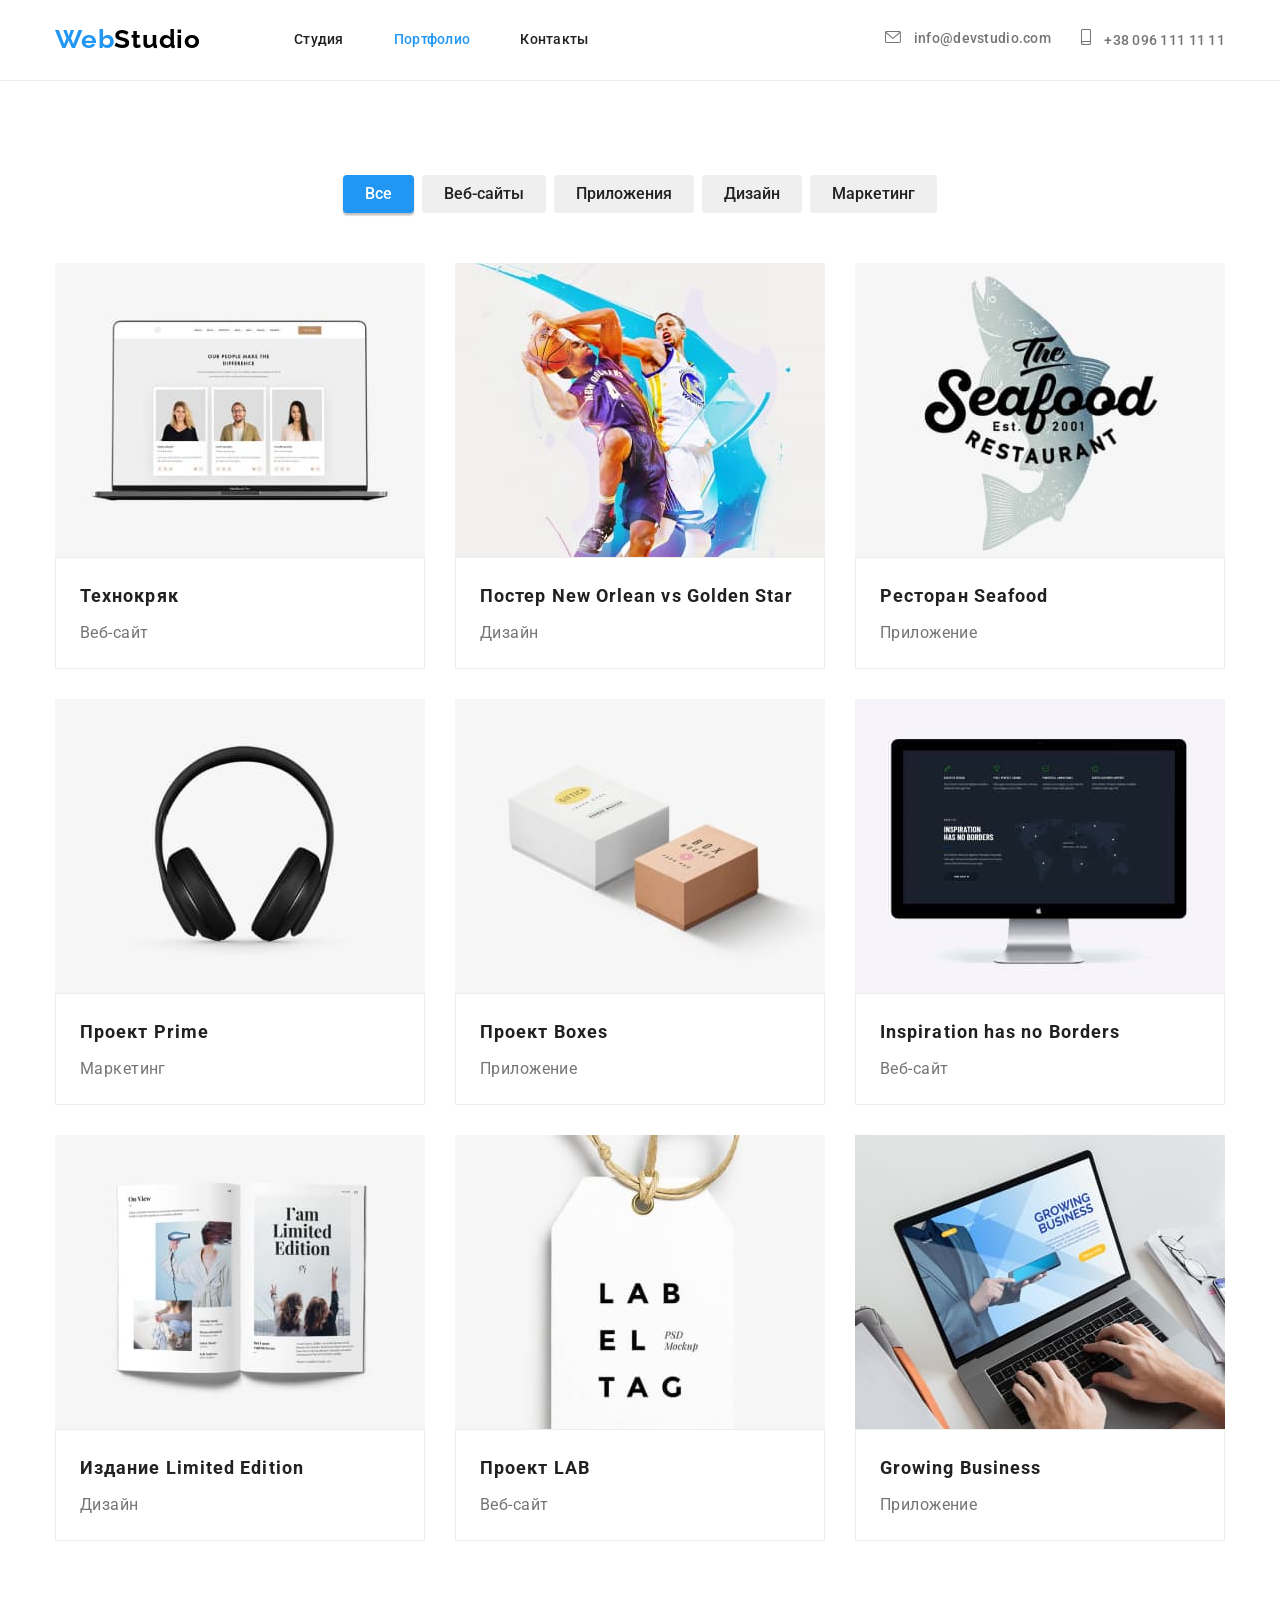
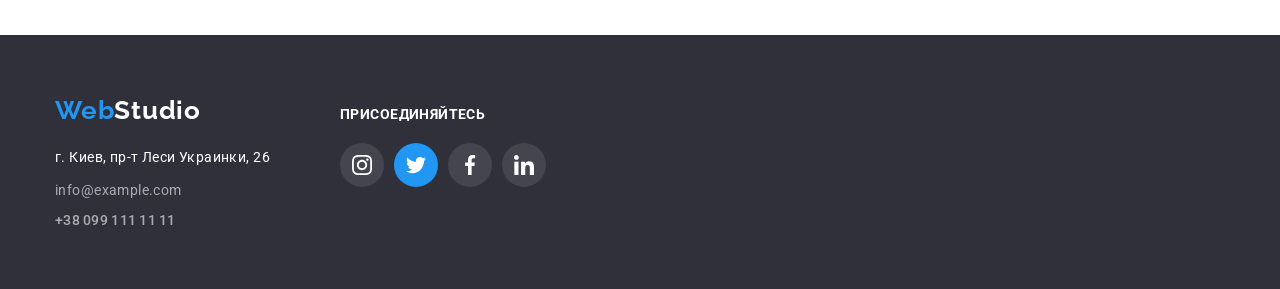
==== portfolio.html @ 469cd098 "addad changes in html and css" ====
<!DOCTYPE html>
<html lang="ru">
  <head>
    <meta charset="UTF-8" />
    <meta http-equiv="X-UA-Compatible" content="IE=edge" />
    <meta name="viewport" content="width=device-width, initial-scale=1.0" />
    <title>Портфолио Вубстудии</title>
    <link
      rel="stylesheet"
      href="https://cdn.jsdelivr.net/npm/modern-normalize@1.1.0/modern-normalize.min.css"
    />
    <link rel="preconnect" href="https://fonts.googleapis.com" />
    <link rel="preconnect" href="https://fonts.gstatic.com" crossorigin />
    <link
      href="https://fonts.googleapis.com/css2?family=Montserrat:ital,wght@1,300;1,600&family=Raleway:wght@700&family=Roboto:wght@400;500;700;900&display=swap"
      rel="stylesheet"
    />
    <link rel="stylesheet" href="./CSS/styles.css" />
  </head>
  <body>
    <!-- header -->
    <header class="page-header">
      <div class="container page-header-container">
        <nav class="navigation">
          <a class="link logo" href="./portfolio.html" lang="en"
            ><span class="web">Web</span>Studio</a
          >
          <ul class="list menu">
            <li class="menu-item">
              <a class="menu-link link" href="./index.html">Студия</a>
            </li>
            <li class="menu-item">
              <a
                class="menu-link link background-portfolio"
                href="./portfolio.html"
                >Портфолио</a
              >
            </li>
            <li class="menu-item">
              <a class="menu-link link" href="">Контакты</a>
            </li>
          </ul>
        </nav>
        <ul class="contacts list">
          <li class="header-menu-contact header-icon"></li>
          <a
              class="contact-mail link mail-theme-light header-icon"
              href="mailto:info@devstudio.com"
            >
              <svg class="mail-icon" width="16" height="12">
                <use href="./images/sprite.svg#icon-mailsvg"></use>
              </svg>
              info@devstudio.com</a
            >
          </li>
          <li class="header-menu-contact">
            <a
              class="phone-number link phone-number-theme-light"
              href="tel:+380961111111"
            >
              <svg class="phone-icon" width="10" height="16">
                <use href="./images/sprite.svg#icon-smartphonesvg"></use>
              </svg>
              +38 096 111 11 11</a
            >
        </ul>
      </div>
    </header>
    <!--main-->
    <main class="completed-work">
      <section class="section">
        <div class="container">
          <h1 hidden>Our works</h1>
          <ul class="button-list list">
            <li class="name-button">
              <button
                class="button-filter button-filter-all secondary-button"
                type="button"
              >
                Все
              </button>
            </li>
            <li class="name-button">
              <button class="button-filter secondary-button" type="button">
                Веб-сайты
              </button>
            </li>
            <li class="name-button">
              <button class="button-filter secondary-button" type="button">
                Приложения
              </button>
            </li>
            <li class="name-button">
              <button class="button-filter secondary-button" type="button">
                Дизайн
              </button>
            </li>
            <li class="name-button">
              <button class="button-filter secondary-button" type="button">
                Маркетинг
              </button>
            </li>
          </ul>
          <ul class="examples-of-work list">
            <li class="concrete-work">
              <img
                class="page-layout"
                src="./images/portfolio/technokryak.jpg"
                alt="Веб-сайт Технокряк"
                width="370"
                height="294"
              />
              <div class="text-part">
                <h2 class="name-project">Технокряк</h2>
                <p class="type-of-work">Веб-сайт</p>
              </div>
            </li>
            <li class="concrete-work">
              <img
                class="page-layout"
                src="./images/portfolio/poster.jpg"
                alt="Постер Нью Орлеан против Золотой звезды"
                width="370"
                height="294"
              />
              <div class="text-part">
                <h2 class="name-project">
                  Постер <span lang="en">New Orlean vs Golden Star</span>
                </h2>
                <p class="type-of-work">Дизайн</p>
              </div>
            </li>
            <li class="concrete-work">
              <img
                class="page-layout"
                src="./images/portfolio/restaurant.jpg"
                alt="Приложение ресторан Seafood"
                width="370"
                height="294"
              />
              <div class="text-part">
                <h2 class="name-project">
                  Ресторан <span lang="en">Seafood</span>
                </h2>
                <p class="type-of-work">Приложение</p>
              </div>
            </li>
            <li class="concrete-work">
              <img
                class="page-layout"
                src="./images/portfolio/prime.jpg"
                alt="Маркетинговый проект Prime"
                width="370"
                height="294"
              />
              <div class="text-part">
                <h2 class="name-project">
                  Проект <span lang="en">Prime</span>
                </h2>
                <p class="type-of-work">Маркетинг</p>
              </div>
            </li>
            <li class="concrete-work">
              <img
                class="page-layout"
                src="./images/portfolio/boxes.jpg"
                alt="Приложение проект Boxes"
                width="370"
                height="294"
              />
              <div class="text-part">
                <h2 class="name-project">
                  Проект <span lang="en">Boxes</span>
                </h2>
                <p class="type-of-work">Приложение</p>
              </div>
            </li>
            <li class="concrete-work">
              <img
                class="page-layout"
                src="./images/portfolio/ihnb.jpg"
                alt="Веб-сайт Inspiration has no Borders"
                width="370"
                height="294"
              />
              <div class="text-part">
                <h2 class="name-project" lang="en">
                  Inspiration has no Borders
                </h2>
                <p class="type-of-work">Веб-сайт</p>
              </div>
            </li>
            <li class="concrete-work">
              <img
                class="page-layout"
                src="./images/portfolio/limited.jpg"
                alt="Дизайнерское издание Limited Edition"
                width="370"
                height="294"
              />
              <div class="text-part">
                <h2 class="name-project">
                  Издание <span lang="en">Limited Edition</span>
                </h2>
                <p class="type-of-work">Дизайн</p>
              </div>
            </li>
            <li class="concrete-work">
              <img
                class="page-layout"
                src="./images/portfolio/lab.jpg"
                alt="Мфркетинговый Проект LAB"
                width="370"
                height="294"
              />
              <div class="text-part">
                <h2 class="name-project">Проект LAB</h2>
                <p class="type-of-work">Веб-сайт</p>
              </div>
            </li>
            <li class="concrete-work">
              <img
                class="page-layout"
                src="./images/portfolio/business.jpg"
                alt="Приложение Growing Business"
                width="370"
                height="294"
              />
              <div class="text-part">
                <h2 class="name-project" lang="en">Growing Business</h2>
                <p class="type-of-work">Приложение</p>
              </div>
            </li>
          </ul>
        </div>
      </section>
    </main>
    <!--footer-->
    <footer class="page-footer">
      <div class="container footer-container">
        <div class="contact-container">
          <a class="logo link footer-logo" href="" lang="en"
          ><span class="web">Web</span
          ><span class="logo-them-dark">Studio</span>
        </a>
        <address class="address">
          <ul class="list footer-contact">
            <li class="footer-menu-contact">
              <a
                class="google-maps link"
                href="https://goo.gl/maps/hXsa1kEKAmFXyF3AA"
                target="_blank"
                rel="noopener noreferrer"
                >г. Киев, пр-т Леси Украинки, 26</a
              >
            </li>
            <li class="footer-menu-contact">
              <a class="link mail-theme-dark" href="mailto:info@example.com"
                >info@example.com</a
              >
            </li>
            <li class="footer-menu-contact">
              <a
                class="phone-number link phone-number-theme-dark"
                href="tel:+380991111111"
                >+38 099 111 11 11</a
              >
            </li>
          </ul>
        </address> 
      </div>
       <div class="social-list-container">
          <p class="join-us">Присоединяйтесь</p>
          <ul class="footer-social-list list">
            <li class="footer-icon-list">
              <a href="" class="footer-social-list-link social-list-them-dark">
                <svg class="footer-icon">
                  <use href="./images/sprite.svg#icon-instagramsvg"></use>
                </svg>
              </a>
            </li>
            <li class="footer-icon-list">
              <a
                href=""
                class="footer-social-list-link social-list-them-dark twitter"
              >
                <svg class="footer-icon">
                  <use href="./images/sprite.svg#icon-twittersvg"></use>
                </svg>
              </a>
            </li>
            <li class="footer-icon-list">
              <a href="" class="footer-social-list-link social-list-them-dark">
                <svg class="footer-icon">
                  <use href="./images/sprite.svg#icon-facebooksvg"></use>
                </svg>
              </a>
            </li>
            <li class="footer-icon-list">
              <a href="" class="footer-social-list-link social-list-them-dark">
                <svg class="footer-icon">
                  <use href="./images/sprite.svg#icon-linkedinsvg"></use>
                </svg>
              </a>
            </li>
          </ul>
        </div> 
      </div>
    </footer>
  </body>
</html>
---- CSS/styles.css ----
:root {
  --primary-font: Roboto, sans-serif;
  --secondary-font: "Raleway", sans-serif;
  --primary-text-color: #212121;
  --secondary-text-color: #757575;
  --tertary-text-color: #ffffff;
  --accent-color: #2196f3;
  --primary-background: #ffffff;
  --secondary-background: #2f303a;
}

.list {
  list-style: none;
}

.link {
  text-decoration: none;
}

h1,
h2,
h2,
p {
  margin-top: 0;
  margin-bottom: 0;
}

ul {
  margin-top: 0;
  margin-bottom: 0;
  padding-left: 0;
}

img {
  display: block;
}

button {
  cursor: pointer;
}

body {
  font-family: var(--primary-font);
  color: var(--primary-text-color);
  font-size: 14px;
  letter-spacing: 0.03em;
  background-color: var(--primary-background);
}

.section {
  padding-top: 94px;
  padding-bottom: 94px;
}

/*=============HEADER==============*/

.container {
  width: 1200px;
  margin-left: auto;
  margin-right: auto;
  padding-left: 15px;
  padding-right: 15px;
}

.page-header {
  padding-top: 24px;
  padding-bottom: 25px;
  border-bottom: 1px solid #ececec;
}

.page-header-container {
  display: flex;
  align-items: center;
}

.navigation {
  display: flex;
  align-items: center;
}

.menu {
  display: flex;
  align-items: center;
}

.contacts {
  display: flex;
  align-items: center;
  margin-left: auto;
}

.logo {
  font-family: var(--secondary-font);
  font-weight: 700;
  font-size: 26px;
  line-height: 1.19;
  letter-spacing: 0.03em;
  color: #000000;
}

.logo {
  margin-right: 93px;
}

.header-icon {
  margin-right: 30px;
}

.menu-item:not(:last-child) {
  margin-right: 50px;
}

.mail-icon {
  fill: currentColor;
  margin-right: 10px;
}

.contact-mail {
  font-weight: 500;
  line-height: 1.14;
  letter-spacing: 0.02em;
  color: var(--secondary-text-color);
}

.contact-mail:hover,
.contact-mail:focus {
  color: var(--accent-color);
}

.mail-theme-light {
  color: var(--secondary-text-color);
}

.phone-number {
  font-weight: 500;
  line-height: 1.14;
  letter-spacing: 0.02em;
  color: var(--secondary-text-color);
}

.phone-number:hover,
.phone-number:focus {
  color: var(--accent-color);
}

.phone-icon {
  fill: currentColor;
  margin-right: 10px;
}

.phone-number-theme-light {
  color: var(--secondary-text-color);
}
.menu-link {
  font-weight: 500;
  line-height: 1.14;
  letter-spacing: 0.02em;
  color: var(--primary-text-color);
}

.menu-link:hover,
.menu-link:focus {
  color: var(--accent-color);
}

.background-studio,
.background-portfolio {
  color: var(--accent-color);
}

.header-menu-contact:not(:last-child) {
  margin-right: 50px;
}

/*=============/HEADER===========*/

/*================HERO===========*/

.hero {
  padding: 200px 0;
  box-shadow: 0px 4px 4px rgb(0 0 0 / 25%);
  padding: 200px 0;
  background-image: linear-gradient(
      rgba(47, 48, 58, 0.4),
      rgba(47, 48, 58, 0.4)
    ),
    url(../images/hero/background-hero.jpg);
  background-size: cover;
  background-position: center;
  max-width: 1600px;
  height: 600px;
  margin: 0 auto;
  background-color: #c4c4c4;
}

.main-title {
  width: 696px;
  font-weight: 900;
  font-size: 44px;
  line-height: 1.36;
  text-align: center;
  letter-spacing: 0.06em;
  text-transform: uppercase;
  color: var(--tertary-text-color);
  margin-bottom: 30px;
  margin-left: auto;
  margin-right: auto;
}

.hero-button {
  display: flex;
  justify-content: center;
  align-items: center;
}

.modal-btn {
  border: none;
  min-width: 160px;
  padding-top: 10px;
  padding-bottom: 10px;
  padding-left: 32px;
  padding-right: 32px;
  line-height: 1.88;
  display: flex;
  align-items: center;
  text-align: center;
  letter-spacing: 0.06em;
  color: var(--tertary-text-color);
  background-color: var(--accent-color);
  border-radius: 6px;
}

/*.button {
  margin-top: 30px;
  padding-left: 700px;
  padding-right: 700px;
  padding-bottom: 200px;
}*/

/*.modal-btn :hover,
.modal-btn :focus {
  background-color: #ffffff;
  color: #2196f3;
}*/

/*===============/HERO==============*/

/*===============COMPONENTS=============*/

/*==========our qualities======*/

.quality-title {
  font-size: 14px;
  line-height: 1.14;
  text-transform: uppercase;
  margin-top: 0;
}

.list-qualities {
  display: flex;
  align-items: center;
  gap: 30px;
}

.quality-name {
  flex-basis: calc((100% - 90px) / 4);
  width: 270px;
}

.logo-container {
  display: flex;
  justify-content: center;
  align-items: center;
  width: 270px;
  height: 120px;
  background: #f5f4fa;
  border-radius: 4px;
  margin-bottom: 30px;
}

.logo-icon {
  display: flex;
  justify-content: center;
  align-items: center;
}

.description-quality {
  line-height: 1.71;
  color: var(--secondary-text-color);
}

/*===========our work=======*/

.our-work {
  padding-top: 0;
}

.section-title {
  font-size: 36px;
  line-height: 1.17;
  text-align: center;
  margin-bottom: 50px;
}

.img-work {
  flex-basis: calc((100% - 60px) / 3);
}

.img-work:nth-child(3n) {
  margin-right: 0;
}

/*===========work teame========*/

.employees {
  flex-basis: calc((100% - 90px) / 4);
}

.employees:nth-child(3n) {
  margin-right: 0;
}

.employees {
  background: #ffffff;
  box-shadow: 0px 1px 3px rgba(0, 0, 0, 0.12), 0px 1px 1px rgba(0, 0, 0, 0.14),
    0px 2px 1px rgba(0, 0, 0, 0.2);
  border-radius: 0px 0px 4px 4px;
}

.team-position {
  font-weight: 500;
  font-size: 16px;
  line-height: 1.19;
  text-align: center;
  margin-top: 30px;
  margin-bottom: 10px;
}

.post {
  font-size: 16px;
  line-height: 1.19;
  text-align: center;
  color: var(--secondary-text-color);
  margin-top: 10px;
  margin-bottom: 16px;
}

.social-list {
  display: flex;
  justify-content: center;
  gap: 10px;
  padding-bottom: 30px;
}

.social-list-link {
  display: flex;
  justify-content: center;
  align-items: center;
  width: 44px;
  height: 44px;
  border-radius: 50%;
  background-color: #ffffff;
  cursor: pointer;
}

.social-list-link:hover,
.social-list-link:focus {
  background-color: var(--accent-color);
}

.social-list-link .social-list-icon:hover,
.social-list-link .social-list-icon:focus {
  fill: #ffffff;
}

.social-list-icon {
  fill: #afb1b8;
}

.social-list-link.instagram {
  background-color: var(--accent-color);
}

.social-list-icon.icon-instagram {
  fill: #ffffff;
}

/*==========footer========*/

.footer-container {
  display: flex;
  align-items: baseline;
}

.footer-menu-contact:not(:last-child) {
  margin-bottom: 9px;
}

.contact-container {
  margin-right: 70px;
}

.footer-logo {
  margin-right: 0;
  margin-bottom: 20px;
  display: block;
}

.address {
  font-style: normal;
}

.logo-them-dark {
  color: var(--tertary-text-color);
}

.mail-theme-dark {
  color: rgba(255, 255, 255, 0.6);
  flex-direction: column;
  font-weight: 400;
  font-size: 14px;
  line-height: 1.71;
}

.mail-theme-dark:hover,
.mail-theme-dark:focus {
  color: var(--accent-color);
}

.phone-number-theme-dark {
  color: rgba(255, 255, 255, 0.6);
}

.footer-social-list {
  display: flex;
}

.join-us {
  font-family: var(--primary-font);
  font-weight: 700;
  line-height: 1.14;
  letter-spacing: 0.03em;
  text-transform: uppercase;
  color: var(--tertary-text-color);
  margin-bottom: 20px;
}

.footer-icon-list:not(:last-child) {
  margin-right: 10px;
}

.footer-social-list-link {
  display: flex;
  justify-content: center;
  align-items: center;
  width: 44px;
  height: 44px;
  border-radius: 50%;
  background-color: rgba(255, 255, 255, 0.1);
}

.footer-social-list-link:hover,
.footer-social-list-link:focus {
  background-color: var(--accent-color);
}

.footer-icon {
  width: 20px;
  height: 20px;
  fill: #ffffff;
}

.footer-social-list-link.twitter {
  background-color: var(--accent-color);
}

/*===============/COMPONENTS=============*/

/*===============OUR WORK==============*/

.list-work {
  display: flex;
  flex-wrap: wrap;
  gap: 30px;
}

/*===============/OUR WORK=============*/

/*=============WORK TEAME============*/

.teame-members {
  display: flex;
  flex-wrap: wrap;
  gap: 30px;
}

.work-teame {
  background: #f5f4fa;
}

/*=============/WORK TEAME============*/

/*=============OUR CLIENTS===========*/

.clients-container {
  height: 184px;
}

.clients-list {
  display: flex;
}

.clients-list-item {
  display: flex;
}

.clients-list-item:not(:last-child) {
  margin-right: 30px;
}

.clients-list-link {
  display: flex;
  justify-content: center;
  align-items: center;
  border-color: #afb1b8;
  fill: #afb1b8;
  color: #afb1b8;
  border: 1px solid #afb1b8;
  border-radius: 4px;
  width: 170px;
  height: 92px;
}

.clients-list-link:hover,
.clients-list-link:focus {
  border-color: #2196f3;
  fill: #2196f3;
  color: #2196f3;
}

.clients-list-icon {
  /*width: 40px;
  height: 52px;*/
  color: currentColor;
}

/*=============/OUR CLIENTS==========*/

/*==============FOTER=============*/
.web {
  color: var(--accent-color);
}

.google-maps {
  line-height: 1.71;
  color: var(--tertary-text-color);
}

.page-footer {
  background-color: var(--secondary-background);
  padding-top: 60px;
  padding-bottom: 60px;
}

/*============/FOOTER==============*/

/*===========PORTFOLIO===============*/

.button-list {
  display: flex;
  align-items: center;
  justify-content: center;
  flex-wrap: wrap;
  gap: 8px;
  margin-bottom: 50px;
}

.button-list .button-filter:not(:last-child) {
  margin-bottom: 8px;
}

.secondary-button {
  padding: 6px 22px;
}

.button-filter {
  border: none;
  font-family: inherit;
  font-weight: 500;
  font-size: 16px;
  line-height: 1.63;
  text-align: center;
  cursor: pointer;
  color: var(--primary-text-color);
  border-radius: 4px;
}

.button-filter:hover,
.button-filter:focus {
  background-color: var(--accent-color);
  color: var(--tertary-text-color);
}

.button-filter.button-filter-all {
  background-color: var(--accent-color);
  color: var(--tertary-text-color);
}

.button-filter-all {
  box-shadow: 0px 3px 1px rgba(0, 0, 0, 0.1), 0px 1px 2px rgba(0, 0, 0, 0.08),
    0px 2px 2px rgba(0, 0, 0, 0.12);
}

.text-part {
  /*padding-top: 20px;
  padding-left: 24px;
  padding-right: 24px;
  padding-bottom: 20px;*/
  border: 1px solid #eeeeee;
  background: #ffffff;
}

.examples-of-work {
  display: flex;
  flex-wrap: wrap;
  gap: 30px;
}

.name-project {
  font-size: 18px;
  line-height: 2;
  letter-spacing: 0.06em;
  margin-bottom: 4px;
  padding-top: 20px;
  padding-left: 24px;
  padding-right: 24px;
}

.type-of-work {
  font-size: 16px;
  line-height: 1.88;
  color: var(--secondary-text-color);
  margin-top: 4px;
  padding-right: 24px;
  padding-left: 24px;
  padding-bottom: 20px;
}

.concrete-work {
  flex-basis: calc((100% - 60px) / 3);
}

.concrete-work:hover,
.concrete-work:focus {
  box-shadow: 0px 1px 1px rgba(0, 0, 0, 0.12), 0px 4px 4px rgba(0, 0, 0, 0.06),
    1px 4px 6px rgba(0, 0, 0, 0.16);
}

.concrete-work:nth-last-child(3n) {
  margin-right: 0;
}

/*=============/PORTFOLIO============*/
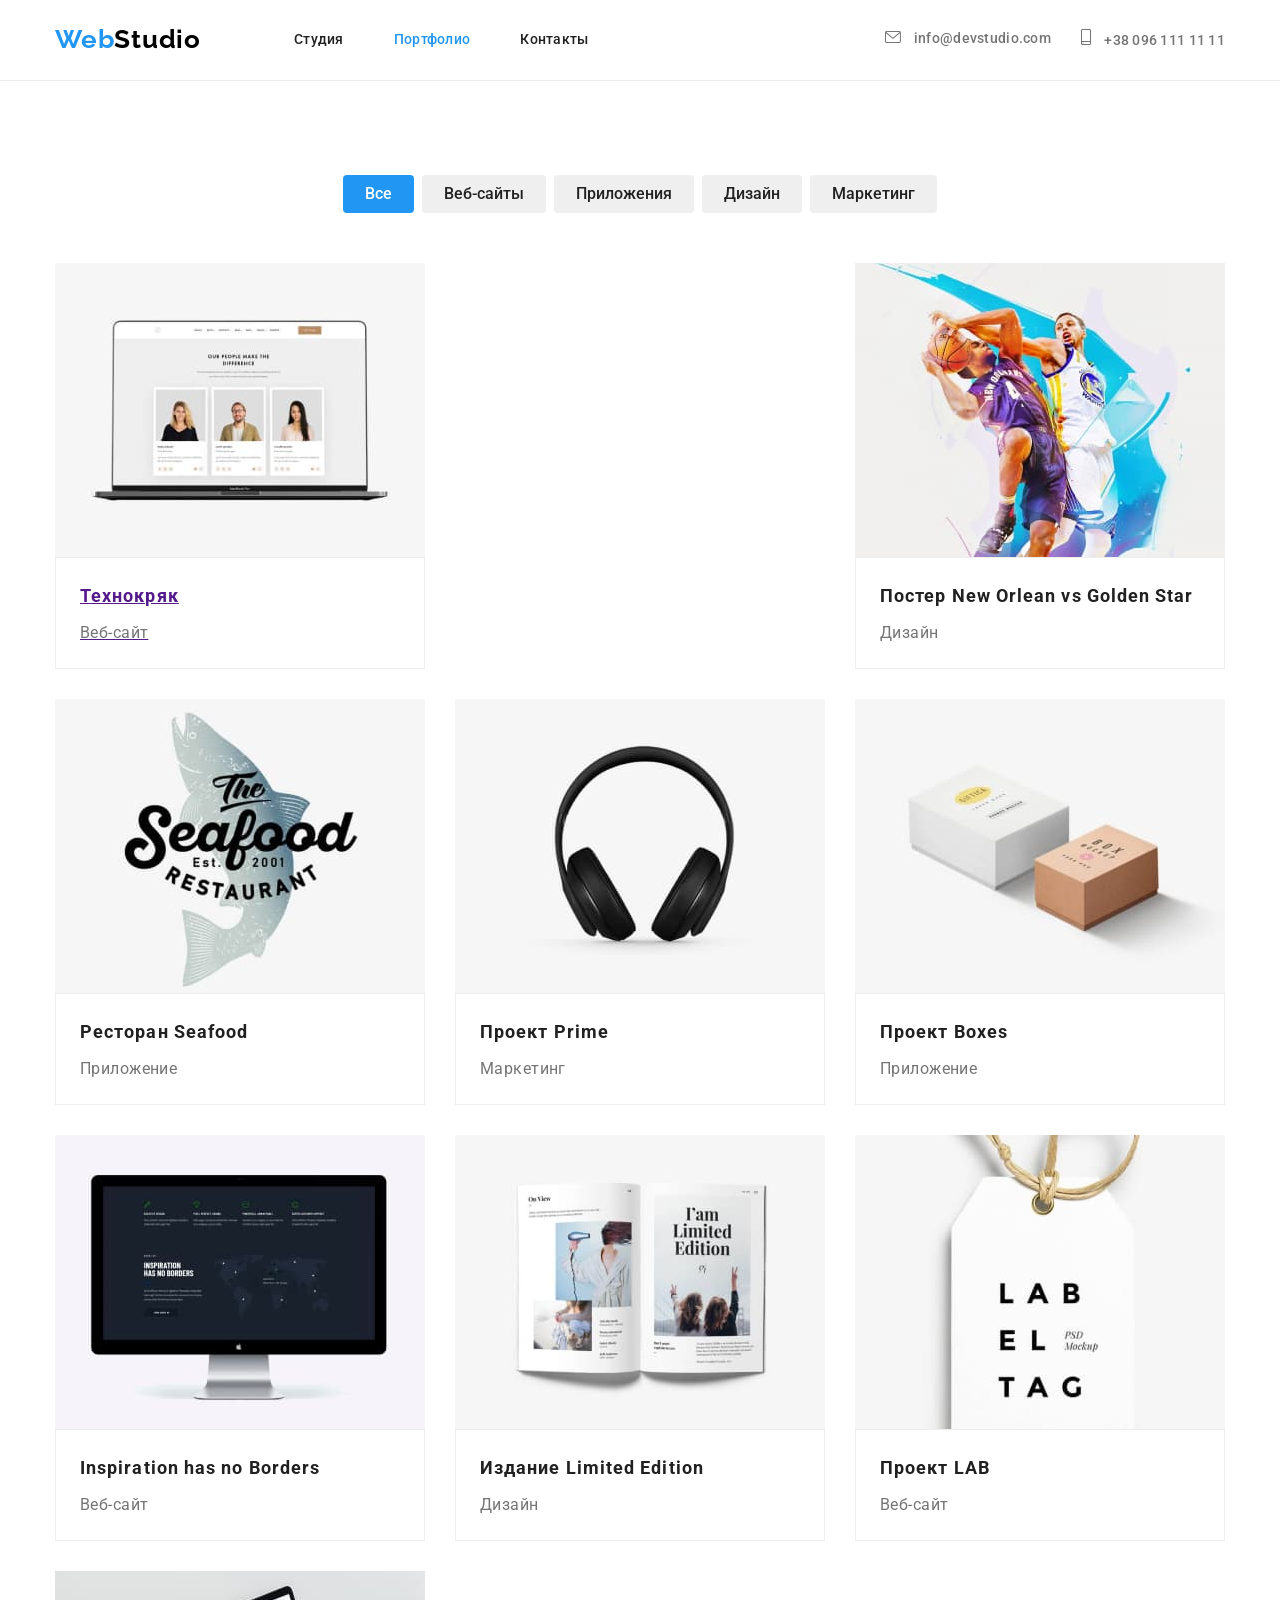
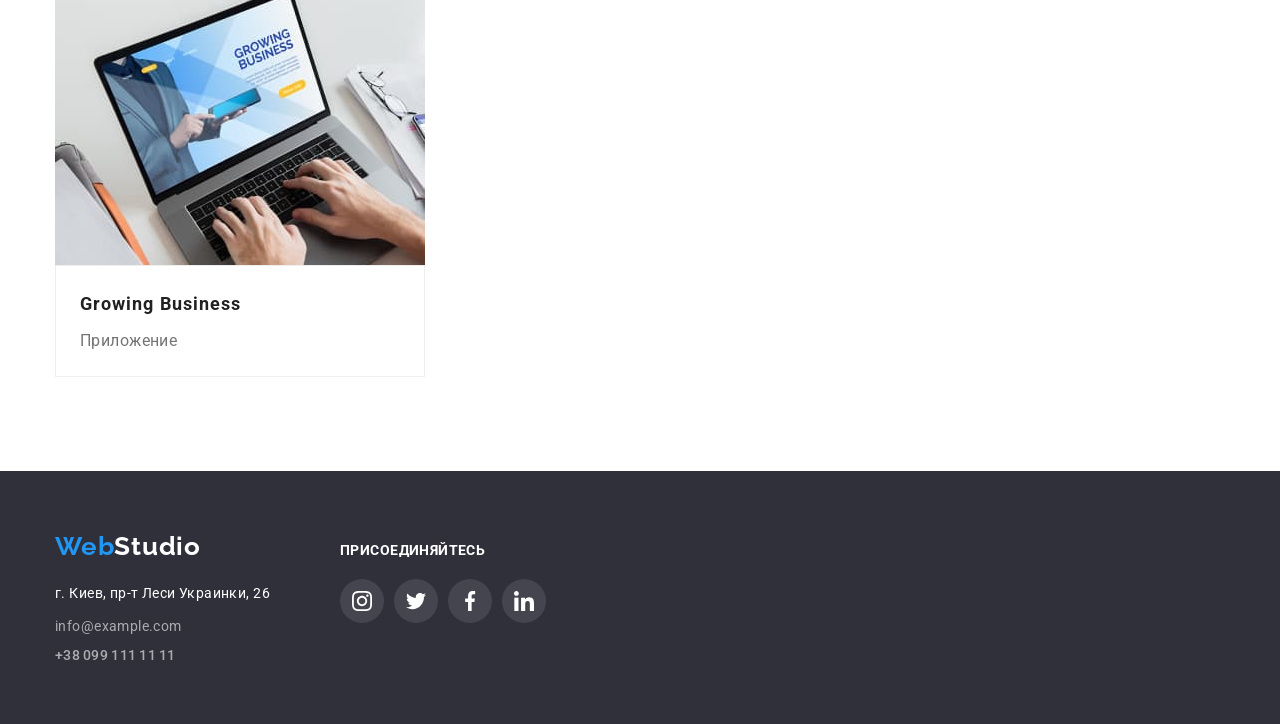
==== commit 77e0945f: "changes portfolio" ====
--- a/portfolio.html
+++ b/portfolio.html
@@ -101,9 +101,8 @@
               </button>
             </li>
           </ul>
-          <ul class="examples-of-work list">
-            <li class="concrete-work">
-              <img
+          <div class="examples-of-work list">
+            <div> <a href="" class="concrete-work"><img
                 class="page-layout"
                 src="./images/portfolio/technokryak.jpg"
                 alt="Веб-сайт Технокряк"
@@ -114,7 +113,10 @@
                 <h2 class="name-project">Технокряк</h2>
                 <p class="type-of-work">Веб-сайт</p>
               </div>
-            </li>
+            </div>
+             
+            </a>
+          
             <li class="concrete-work">
               <img
                 class="page-layout"
@@ -231,7 +233,7 @@
                 <p class="type-of-work">Приложение</p>
               </div>
             </li>
-          </ul>
+          </div>
         </div>
       </section>
     </main>
--- a/CSS/styles.css
+++ b/CSS/styles.css
@@ -111,11 +111,13 @@
 }
 
 .mail-icon {
+  align-items: center;
   fill: currentColor;
   margin-right: 10px;
 }
 
 .contact-mail {
+  display: block;
   font-weight: 500;
   line-height: 1.14;
   letter-spacing: 0.02em;
@@ -132,6 +134,7 @@
 }
 
 .phone-number {
+  display: block;
   font-weight: 500;
   line-height: 1.14;
   letter-spacing: 0.02em;
@@ -144,6 +147,7 @@
 }
 
 .phone-icon {
+  align-items: center;
   fill: currentColor;
   margin-right: 10px;
 }
@@ -179,7 +183,6 @@
 .hero {
   padding: 200px 0;
   box-shadow: 0px 4px 4px rgb(0 0 0 / 25%);
-  padding: 200px 0;
   background-image: linear-gradient(
       rgba(47, 48, 58, 0.4),
       rgba(47, 48, 58, 0.4)
@@ -187,8 +190,8 @@
     url(../images/hero/background-hero.jpg);
   background-size: cover;
   background-position: center;
+  background-repeat: no-repeat;
   max-width: 1600px;
-  height: 600px;
   margin: 0 auto;
   background-color: #c4c4c4;
 }
@@ -368,21 +371,13 @@
   background-color: var(--accent-color);
 }
 
-.social-list-link .social-list-icon:hover,
-.social-list-link .social-list-icon:focus {
+.social-list-link:hover .social-list-icon,
+.social-list-link:focus .social-list-icon {
   fill: #ffffff;
 }
 
 .social-list-icon {
   fill: #afb1b8;
-}
-
-.social-list-link.instagram {
-  background-color: var(--accent-color);
-}
-
-.social-list-icon.icon-instagram {
-  fill: #ffffff;
 }
 
 /*==========footer========*/
@@ -468,10 +463,6 @@
   width: 20px;
   height: 20px;
   fill: #ffffff;
-}
-
-.footer-social-list-link.twitter {
-  background-color: var(--accent-color);
 }
 
 /*===============/COMPONENTS=============*/
@@ -599,16 +590,13 @@
 .button-filter:focus {
   background-color: var(--accent-color);
   color: var(--tertary-text-color);
+  box-shadow: 0px 3px 1px rgba(0, 0, 0, 0.1), 0px 1px 2px rgba(0, 0, 0, 0.08),
+    0px 2px 2px rgba(0, 0, 0, 0.12);
 }
 
 .button-filter.button-filter-all {
   background-color: var(--accent-color);
   color: var(--tertary-text-color);
-}
-
-.button-filter-all {
-  box-shadow: 0px 3px 1px rgba(0, 0, 0, 0.1), 0px 1px 2px rgba(0, 0, 0, 0.08),
-    0px 2px 2px rgba(0, 0, 0, 0.12);
 }
 
 .text-part {
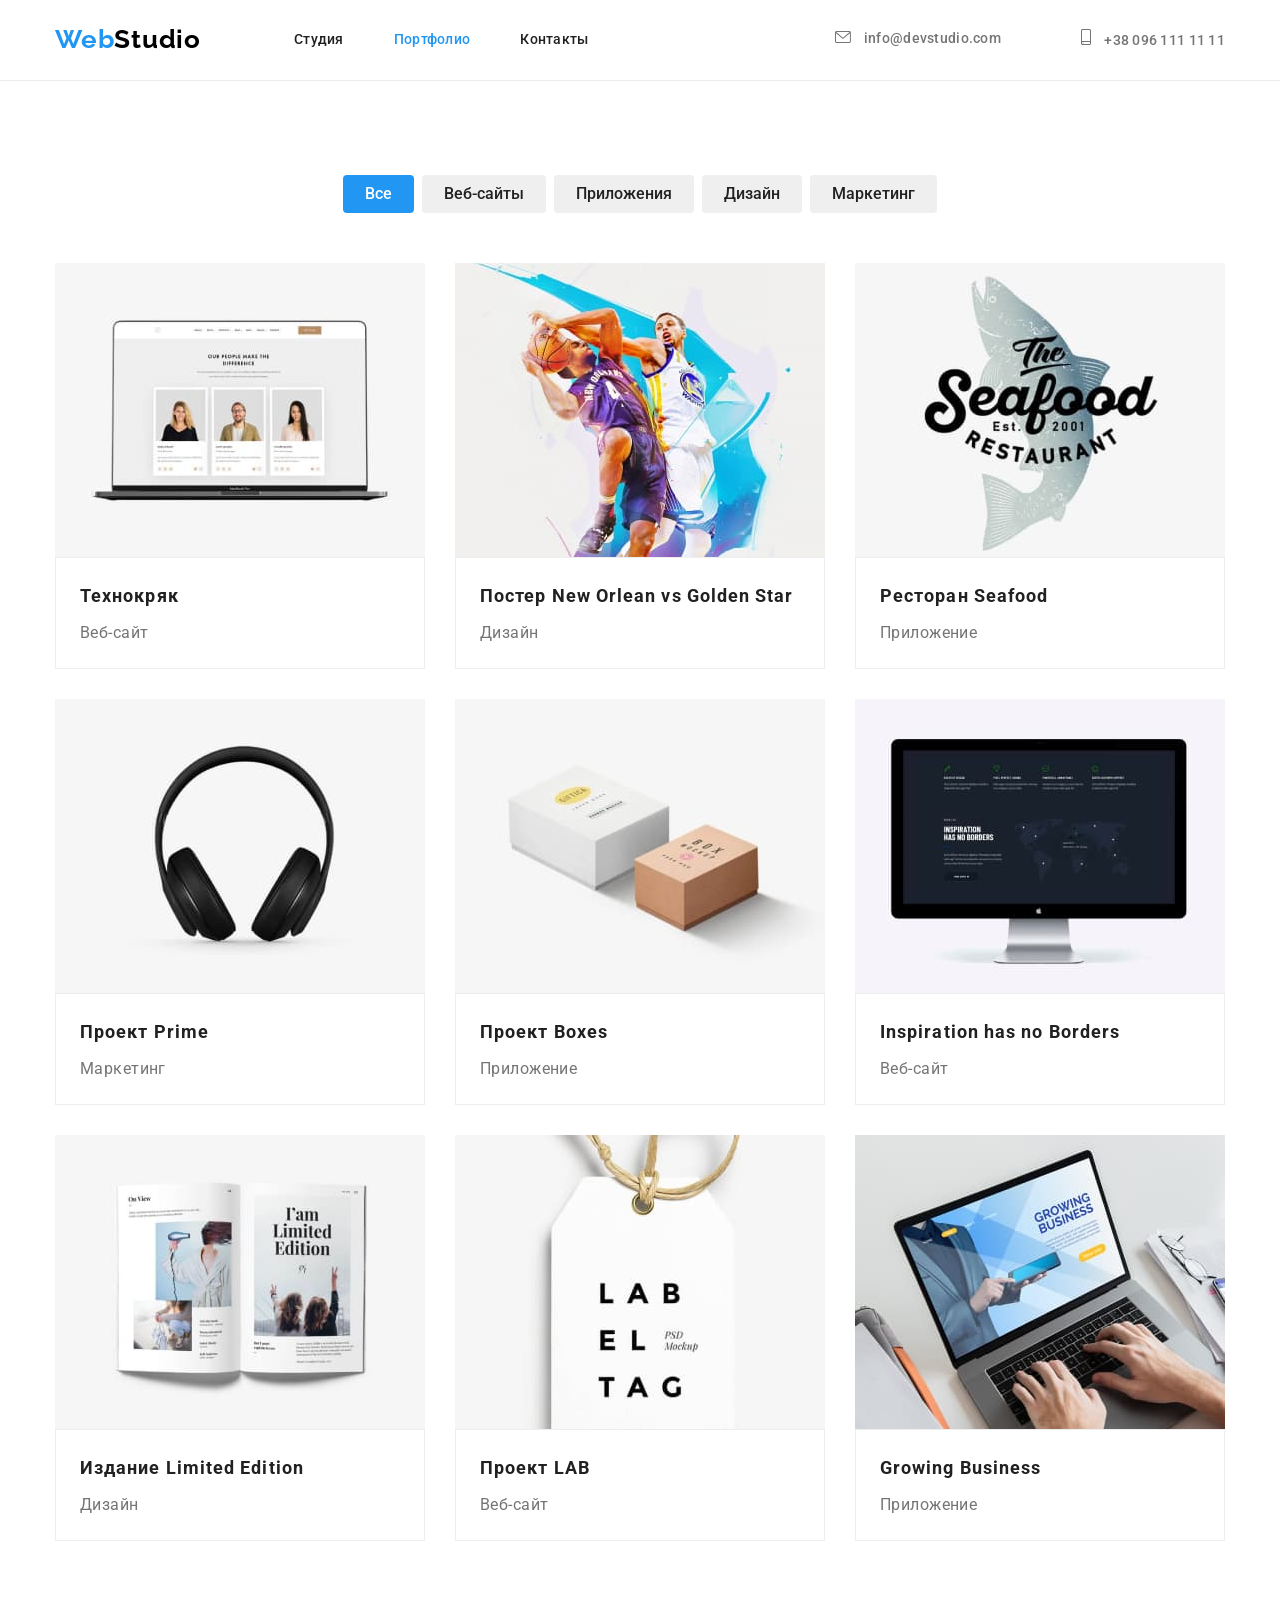
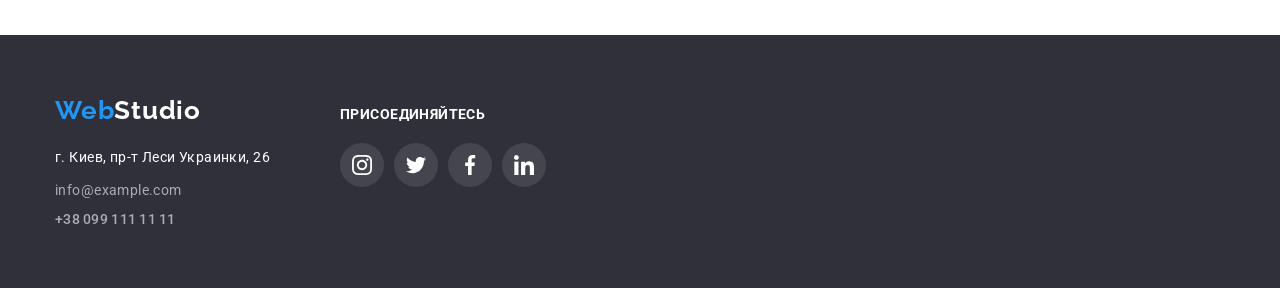
==== commit a29c35b1: "add changes in html and portfolio" ====
--- a/portfolio.html
+++ b/portfolio.html
@@ -42,8 +42,8 @@
           </ul>
         </nav>
         <ul class="contacts list">
-          <li class="header-menu-contact header-icon"></li>
-          <a
+          <li class="header-menu-contact header-icon">
+            <a
               class="contact-mail link mail-theme-light header-icon"
               href="mailto:info@devstudio.com"
             >
@@ -63,6 +63,7 @@
               </svg>
               +38 096 111 11 11</a
             >
+          </li>
         </ul>
       </div>
     </header>
@@ -102,137 +103,153 @@
             </li>
           </ul>
           <div class="examples-of-work list">
-            <div> <a href="" class="concrete-work"><img
-                class="page-layout"
-                src="./images/portfolio/technokryak.jpg"
-                alt="Веб-сайт Технокряк"
-                width="370"
-                height="294"
-              />
-              <div class="text-part">
-                <h2 class="name-project">Технокряк</h2>
-                <p class="type-of-work">Веб-сайт</p>
-              </div>
-            </div>
-             
-            </a>
-          
-            <li class="concrete-work">
-              <img
-                class="page-layout"
-                src="./images/portfolio/poster.jpg"
-                alt="Постер Нью Орлеан против Золотой звезды"
-                width="370"
-                height="294"
-              />
-              <div class="text-part">
-                <h2 class="name-project">
-                  Постер <span lang="en">New Orlean vs Golden Star</span>
-                </h2>
-                <p class="type-of-work">Дизайн</p>
-              </div>
-            </li>
-            <li class="concrete-work">
-              <img
-                class="page-layout"
-                src="./images/portfolio/restaurant.jpg"
-                alt="Приложение ресторан Seafood"
-                width="370"
-                height="294"
-              />
-              <div class="text-part">
-                <h2 class="name-project">
-                  Ресторан <span lang="en">Seafood</span>
-                </h2>
-                <p class="type-of-work">Приложение</p>
-              </div>
-            </li>
-            <li class="concrete-work">
-              <img
-                class="page-layout"
-                src="./images/portfolio/prime.jpg"
-                alt="Маркетинговый проект Prime"
-                width="370"
-                height="294"
-              />
-              <div class="text-part">
-                <h2 class="name-project">
-                  Проект <span lang="en">Prime</span>
-                </h2>
-                <p class="type-of-work">Маркетинг</p>
-              </div>
-            </li>
-            <li class="concrete-work">
-              <img
-                class="page-layout"
-                src="./images/portfolio/boxes.jpg"
-                alt="Приложение проект Boxes"
-                width="370"
-                height="294"
-              />
-              <div class="text-part">
-                <h2 class="name-project">
-                  Проект <span lang="en">Boxes</span>
-                </h2>
-                <p class="type-of-work">Приложение</p>
-              </div>
-            </li>
-            <li class="concrete-work">
-              <img
-                class="page-layout"
-                src="./images/portfolio/ihnb.jpg"
-                alt="Веб-сайт Inspiration has no Borders"
-                width="370"
-                height="294"
-              />
-              <div class="text-part">
-                <h2 class="name-project" lang="en">
-                  Inspiration has no Borders
-                </h2>
-                <p class="type-of-work">Веб-сайт</p>
-              </div>
-            </li>
-            <li class="concrete-work">
-              <img
-                class="page-layout"
-                src="./images/portfolio/limited.jpg"
-                alt="Дизайнерское издание Limited Edition"
-                width="370"
-                height="294"
-              />
-              <div class="text-part">
-                <h2 class="name-project">
-                  Издание <span lang="en">Limited Edition</span>
-                </h2>
-                <p class="type-of-work">Дизайн</p>
-              </div>
-            </li>
-            <li class="concrete-work">
-              <img
-                class="page-layout"
-                src="./images/portfolio/lab.jpg"
-                alt="Мфркетинговый Проект LAB"
-                width="370"
-                height="294"
-              />
-              <div class="text-part">
-                <h2 class="name-project">Проект LAB</h2>
-                <p class="type-of-work">Веб-сайт</p>
-              </div>
-            </li>
-            <li class="concrete-work">
-              <img
-                class="page-layout"
-                src="./images/portfolio/business.jpg"
-                alt="Приложение Growing Business"
-                width="370"
-                height="294"
-              />
-              <div class="text-part">
-                <h2 class="name-project" lang="en">Growing Business</h2>
-                <p class="type-of-work">Приложение</p>
-              </div>
-            </li>
+            <div>
+              <a href="" class="concrete-work link list"
+                ><img
+                  class="page-layout"
+                  src="./images/portfolio/technokryak.jpg"
+                  alt="Веб-сайт Технокряк"
+                  width="370"
+                  height="294"
+                />
+                <div class="text-part">
+                  <h2 class="name-project">Технокряк</h2>
+                  <p class="type-of-work">Веб-сайт</p>
+                </div>
+              </a>
+            </div>
+            <div>
+              <a href="" class="concrete-work link"
+                ><img
+                  class="page-layout"
+                  src="./images/portfolio/poster.jpg"
+                  alt="Постер Нью Орлеан против Золотой звезды"
+                  width="370"
+                  height="294"
+                />
+                <div class="text-part">
+                  <h2 class="name-project">
+                    Постер <span lang="en">New Orlean vs Golden Star</span>
+                  </h2>
+                  <p class="type-of-work">Дизайн</p>
+                </div>
+              </a>
+            </div>
+            <div>
+              <a href="" class="concrete-work link">
+                <img
+                  class="page-layout"
+                  src="./images/portfolio/restaurant.jpg"
+                  alt="Приложение ресторан Seafood"
+                  width="370"
+                  height="294"
+                />
+                <div class="text-part">
+                  <h2 class="name-project">
+                    Ресторан <span lang="en">Seafood</span>
+                  </h2>
+                  <p class="type-of-work">Приложение</p>
+                </div>
+              </a>
+            </div>
+            <div>
+              <a href="" class="concrete-work link">
+                <img
+                  class="page-layout"
+                  src="./images/portfolio/prime.jpg"
+                  alt="Маркетинговый проект Prime"
+                  width="370"
+                  height="294"
+                />
+                <div class="text-part">
+                  <h2 class="name-project">
+                    Проект <span lang="en">Prime</span>
+                  </h2>
+                  <p class="type-of-work">Маркетинг</p>
+                </div>
+              </a>
+            </div>
+            <div>
+              <a href="" class="concrete-work link">
+                <img
+                  class="page-layout"
+                  src="./images/portfolio/boxes.jpg"
+                  alt="Приложение проект Boxes"
+                  width="370"
+                  height="294"
+                />
+                <div class="text-part">
+                  <h2 class="name-project">
+                    Проект <span lang="en">Boxes</span>
+                  </h2>
+                  <p class="type-of-work">Приложение</p>
+                </div>
+              </a>
+            </div>
+            <div>
+              <a href="" class="concrete-work link">
+                <img
+                  class="page-layout"
+                  src="./images/portfolio/ihnb.jpg"
+                  alt="Веб-сайт Inspiration has no Borders"
+                  width="370"
+                  height="294"
+                />
+                <div class="text-part">
+                  <h2 class="name-project" lang="en">
+                    Inspiration has no Borders
+                  </h2>
+                  <p class="type-of-work">Веб-сайт</p>
+                </div>
+              </a>
+            </div>
+            <div>
+              <a href="" class="concrete-work link">
+                <img
+                  class="page-layout"
+                  src="./images/portfolio/limited.jpg"
+                  alt="Дизайнерское издание Limited Edition"
+                  width="370"
+                  height="294"
+                />
+                <div class="text-part">
+                  <h2 class="name-project">
+                    Издание <span lang="en">Limited Edition</span>
+                  </h2>
+                  <p class="type-of-work">Дизайн</p>
+                </div>
+              </a>
+            </div>
+            <div>
+              <a href="" class="concrete-work link">
+                <img
+                  class="page-layout"
+                  src="./images/portfolio/lab.jpg"
+                  alt="Мфркетинговый Проект LAB"
+                  width="370"
+                  height="294"
+                />
+                <div class="text-part">
+                  <h2 class="name-project">Проект LAB</h2>
+                  <p class="type-of-work">Веб-сайт</p>
+                </div>
+              </a>
+            </div>
+            <div>
+              <a href="" class="concrete-work link">
+                <img
+                  class="page-layout"
+                  src="./images/portfolio/business.jpg"
+                  alt="Приложение Growing Business"
+                  width="370"
+                  height="294"
+                />
+                <div class="text-part">
+                  <h2 class="name-project" lang="en">Growing Business</h2>
+                  <p class="type-of-work">Приложение</p>
+                </div>
+              </a>
+            </div>
           </div>
         </div>
       </section>
@@ -242,36 +259,36 @@
       <div class="container footer-container">
         <div class="contact-container">
           <a class="logo link footer-logo" href="" lang="en"
-          ><span class="web">Web</span
-          ><span class="logo-them-dark">Studio</span>
-        </a>
-        <address class="address">
-          <ul class="list footer-contact">
-            <li class="footer-menu-contact">
-              <a
-                class="google-maps link"
-                href="https://goo.gl/maps/hXsa1kEKAmFXyF3AA"
-                target="_blank"
-                rel="noopener noreferrer"
-                >г. Киев, пр-т Леси Украинки, 26</a
-              >
-            </li>
-            <li class="footer-menu-contact">
-              <a class="link mail-theme-dark" href="mailto:info@example.com"
-                >info@example.com</a
-              >
-            </li>
-            <li class="footer-menu-contact">
-              <a
-                class="phone-number link phone-number-theme-dark"
-                href="tel:+380991111111"
-                >+38 099 111 11 11</a
-              >
-            </li>
-          </ul>
-        </address> 
-      </div>
-       <div class="social-list-container">
+            ><span class="web">Web</span
+            ><span class="logo-them-dark">Studio</span>
+          </a>
+          <address class="address">
+            <ul class="list footer-contact">
+              <li class="footer-menu-contact">
+                <a
+                  class="google-maps link"
+                  href="https://goo.gl/maps/hXsa1kEKAmFXyF3AA"
+                  target="_blank"
+                  rel="noopener noreferrer"
+                  >г. Киев, пр-т Леси Украинки, 26</a
+                >
+              </li>
+              <li class="footer-menu-contact">
+                <a class="link mail-theme-dark" href="mailto:info@example.com"
+                  >info@example.com</a
+                >
+              </li>
+              <li class="footer-menu-contact">
+                <a
+                  class="phone-number link phone-number-theme-dark"
+                  href="tel:+380991111111"
+                  >+38 099 111 11 11</a
+                >
+              </li>
+            </ul>
+          </address>
+        </div>
+        <div class="social-list-container">
           <p class="join-us">Присоединяйтесь</p>
           <ul class="footer-social-list list">
             <li class="footer-icon-list">
@@ -306,7 +323,7 @@
               </a>
             </li>
           </ul>
-        </div> 
+        </div>
       </div>
     </footer>
   </body>
--- a/CSS/styles.css
+++ b/CSS/styles.css
@@ -139,6 +139,10 @@
   line-height: 1.14;
   letter-spacing: 0.02em;
   color: var(--secondary-text-color);
+}
+
+.shadow-phone {
+  filter: drop-shadow(0px 4px 4px rgba(0, 0, 0, 0.25));
 }
 
 .phone-number:hover,
@@ -615,9 +619,13 @@
 }
 
 .name-project {
+  font-family: var(--primary-font);
+  font-style: normal;
+  font-weight: 700;
   font-size: 18px;
   line-height: 2;
   letter-spacing: 0.06em;
+  color: var(--primary-text-color);
   margin-bottom: 4px;
   padding-top: 20px;
   padding-left: 24px;
@@ -638,6 +646,10 @@
   flex-basis: calc((100% - 60px) / 3);
 }
 
+.concrete-work {
+  display: block;
+}
+
 .concrete-work:hover,
 .concrete-work:focus {
   box-shadow: 0px 1px 1px rgba(0, 0, 0, 0.12), 0px 4px 4px rgba(0, 0, 0, 0.06),
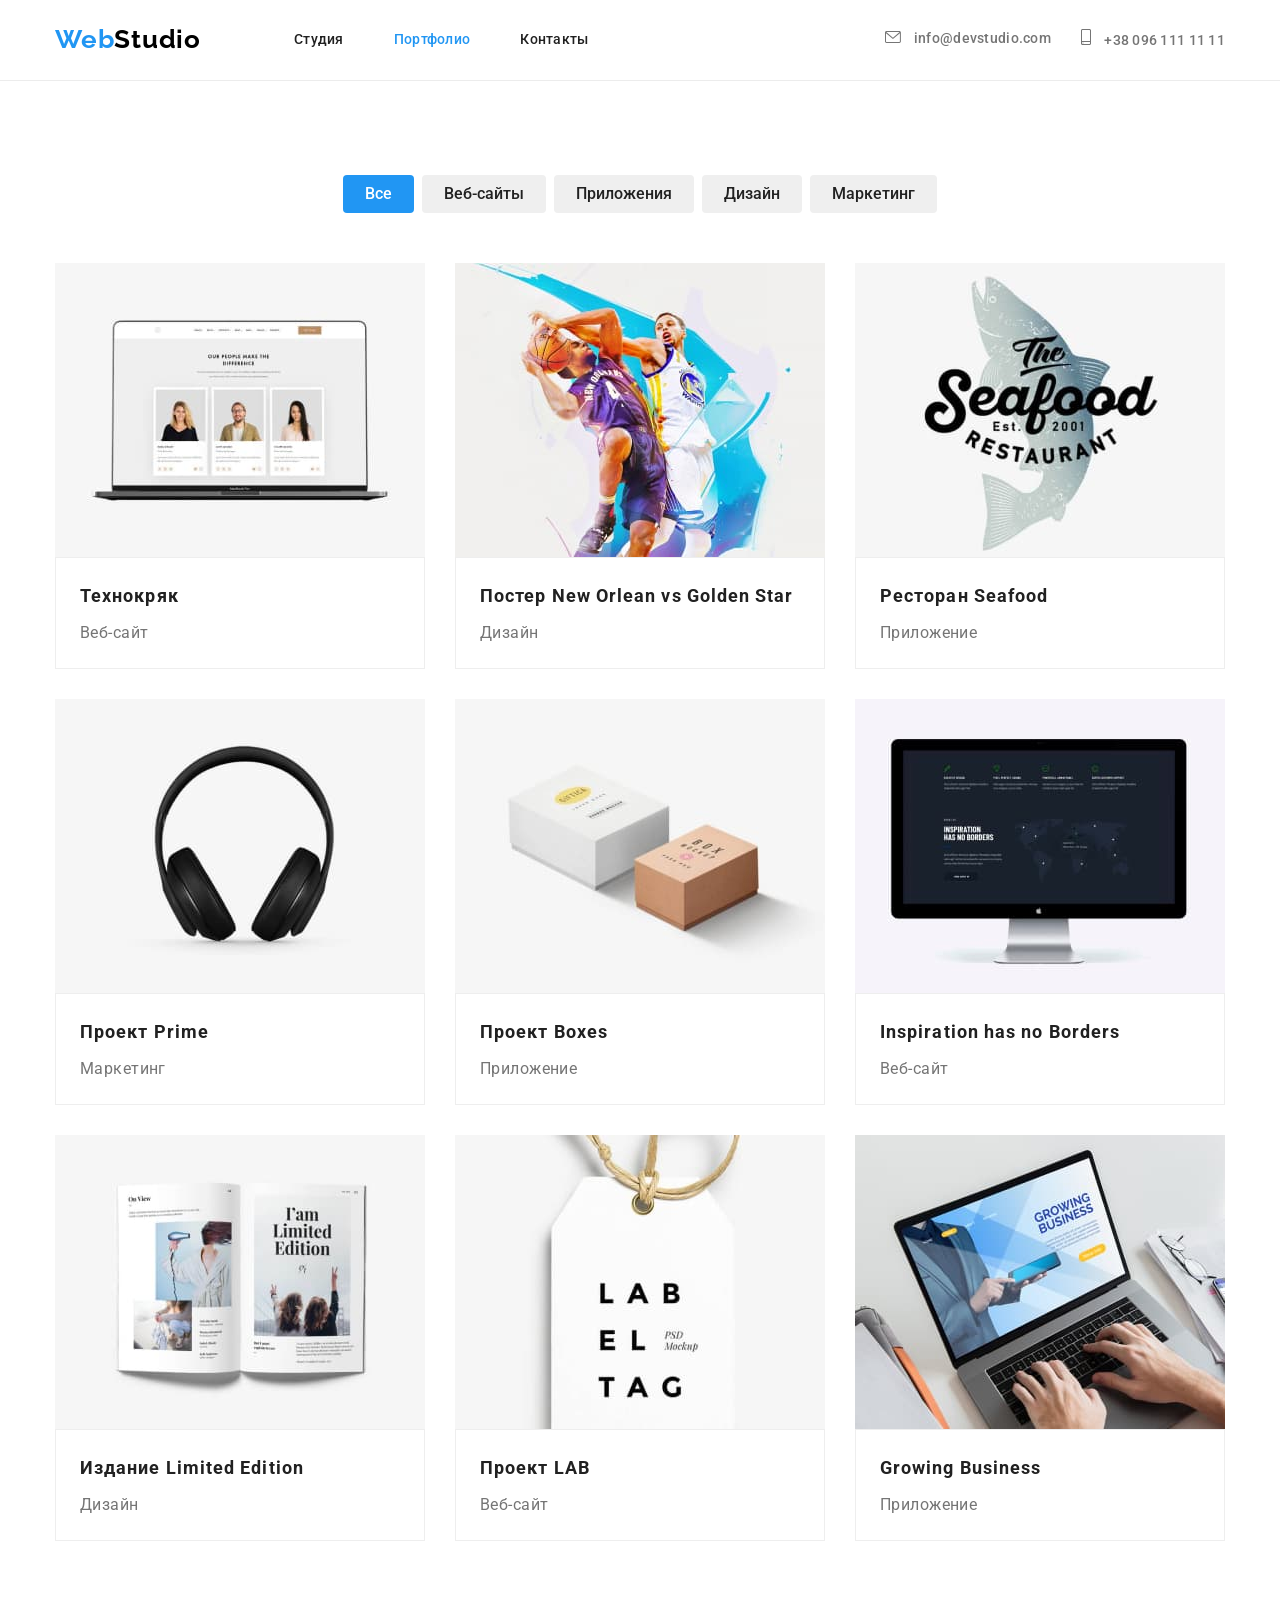
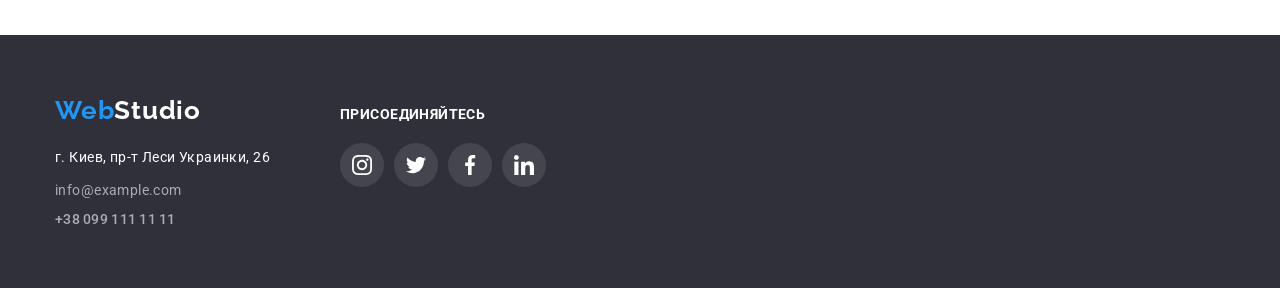
==== commit 73e009ec: "add <li>" ====
--- a/portfolio.html
+++ b/portfolio.html
@@ -42,8 +42,8 @@
           </ul>
         </nav>
         <ul class="contacts list">
-          <li class="header-menu-contact header-icon">
-            <a
+          <li class="header-menu-contact header-icon"></li>
+          <a
               class="contact-mail link mail-theme-light header-icon"
               href="mailto:info@devstudio.com"
             >
@@ -63,7 +63,6 @@
               </svg>
               +38 096 111 11 11</a
             >
-          </li>
         </ul>
       </div>
     </header>
@@ -102,155 +101,154 @@
               </button>
             </li>
           </ul>
-          <div class="examples-of-work list">
-            <div>
-              <a href="" class="concrete-work link list"
-                ><img
-                  class="page-layout"
-                  src="./images/portfolio/technokryak.jpg"
-                  alt="Веб-сайт Технокряк"
-                  width="370"
-                  height="294"
-                />
-                <div class="text-part">
-                  <h2 class="name-project">Технокряк</h2>
-                  <p class="type-of-work">Веб-сайт</p>
-                </div>
-              </a>
-            </div>
-            <div>
-              <a href="" class="concrete-work link"
-                ><img
-                  class="page-layout"
-                  src="./images/portfolio/poster.jpg"
-                  alt="Постер Нью Орлеан против Золотой звезды"
-                  width="370"
-                  height="294"
-                />
-                <div class="text-part">
-                  <h2 class="name-project">
-                    Постер <span lang="en">New Orlean vs Golden Star</span>
-                  </h2>
-                  <p class="type-of-work">Дизайн</p>
-                </div>
-              </a>
-            </div>
-            <div>
-              <a href="" class="concrete-work link">
-                <img
-                  class="page-layout"
-                  src="./images/portfolio/restaurant.jpg"
-                  alt="Приложение ресторан Seafood"
-                  width="370"
-                  height="294"
-                />
-                <div class="text-part">
-                  <h2 class="name-project">
-                    Ресторан <span lang="en">Seafood</span>
-                  </h2>
-                  <p class="type-of-work">Приложение</p>
-                </div>
-              </a>
-            </div>
-            <div>
-              <a href="" class="concrete-work link">
-                <img
-                  class="page-layout"
-                  src="./images/portfolio/prime.jpg"
-                  alt="Маркетинговый проект Prime"
-                  width="370"
-                  height="294"
-                />
-                <div class="text-part">
-                  <h2 class="name-project">
-                    Проект <span lang="en">Prime</span>
-                  </h2>
-                  <p class="type-of-work">Маркетинг</p>
-                </div>
-              </a>
-            </div>
-            <div>
-              <a href="" class="concrete-work link">
-                <img
-                  class="page-layout"
-                  src="./images/portfolio/boxes.jpg"
-                  alt="Приложение проект Boxes"
-                  width="370"
-                  height="294"
-                />
-                <div class="text-part">
-                  <h2 class="name-project">
-                    Проект <span lang="en">Boxes</span>
-                  </h2>
-                  <p class="type-of-work">Приложение</p>
-                </div>
-              </a>
-            </div>
-            <div>
-              <a href="" class="concrete-work link">
-                <img
-                  class="page-layout"
-                  src="./images/portfolio/ihnb.jpg"
-                  alt="Веб-сайт Inspiration has no Borders"
-                  width="370"
-                  height="294"
-                />
-                <div class="text-part">
-                  <h2 class="name-project" lang="en">
-                    Inspiration has no Borders
-                  </h2>
-                  <p class="type-of-work">Веб-сайт</p>
-                </div>
-              </a>
-            </div>
-            <div>
-              <a href="" class="concrete-work link">
-                <img
-                  class="page-layout"
-                  src="./images/portfolio/limited.jpg"
-                  alt="Дизайнерское издание Limited Edition"
-                  width="370"
-                  height="294"
-                />
-                <div class="text-part">
-                  <h2 class="name-project">
-                    Издание <span lang="en">Limited Edition</span>
-                  </h2>
-                  <p class="type-of-work">Дизайн</p>
-                </div>
-              </a>
-            </div>
-            <div>
-              <a href="" class="concrete-work link">
-                <img
-                  class="page-layout"
-                  src="./images/portfolio/lab.jpg"
-                  alt="Мфркетинговый Проект LAB"
-                  width="370"
-                  height="294"
-                />
-                <div class="text-part">
-                  <h2 class="name-project">Проект LAB</h2>
-                  <p class="type-of-work">Веб-сайт</p>
-                </div>
-              </a>
-            </div>
-            <div>
-              <a href="" class="concrete-work link">
-                <img
-                  class="page-layout"
-                  src="./images/portfolio/business.jpg"
-                  alt="Приложение Growing Business"
-                  width="370"
-                  height="294"
-                />
-                <div class="text-part">
-                  <h2 class="name-project" lang="en">Growing Business</h2>
-                  <p class="type-of-work">Приложение</p>
-                </div>
-              </a>
-            </div>
-          </div>
+          <ul class="examples-of-work list">
+            <li>
+               <a href="" class="concrete-work link"><img
+                class="page-layout"
+                src="./images/portfolio/technokryak.jpg"
+                alt="Веб-сайт Технокряк"
+                width="370"
+                height="294"
+              />
+              <div class="text-part">
+                <h2 class="name-project">Технокряк</h2>
+                <p class="type-of-work">Веб-сайт</p>
+              </div></a>
+            </li>
+             
+            <li>
+              <a href="" class="concrete-work link"><img 
+                class="page-layout"
+                src="./images/portfolio/poster.jpg"
+                alt="Постер Нью Орлеан против Золотой звезды"
+                width="370"
+                height="294"
+              />
+              <div class="text-part">
+                <h2 class="name-project">
+                  Постер <span lang="en">New Orlean vs Golden Star</span>
+                </h2>
+                <p class="type-of-work">Дизайн</p>
+              </div>
+               </a>
+            </li>
+            <li>
+              <a href="" class="concrete-work link">
+              <img
+                class="page-layout"
+                src="./images/portfolio/restaurant.jpg"
+                alt="Приложение ресторан Seafood"
+                width="370"
+                height="294"
+              />
+              <div class="text-part">
+                <h2 class="name-project">
+                  Ресторан <span lang="en">Seafood</span>
+                </h2>
+                <p class="type-of-work">Приложение</p>
+              </div>
+             </a>
+            </li>
+            <li>
+              <a href="" class="concrete-work link">
+              <img
+                class="page-layout"
+                src="./images/portfolio/prime.jpg"
+                alt="Маркетинговый проект Prime"
+                width="370"
+                height="294"
+              />
+              <div class="text-part">
+                <h2 class="name-project">
+                  Проект <span lang="en">Prime</span>
+                </h2>
+                <p class="type-of-work">Маркетинг</p>
+              </div>
+              </a>
+            </li>
+            <li>
+              <a href="" class="concrete-work link">
+              <img
+                class="page-layout"
+                src="./images/portfolio/boxes.jpg"
+                alt="Приложение проект Boxes"
+                width="370"
+                height="294"
+              />
+              <div class="text-part">
+                <h2 class="name-project">
+                  Проект <span lang="en">Boxes</span>
+                </h2>
+                <p class="type-of-work">Приложение</p>
+              </div>
+              </a>
+            </li>
+            <li>
+              <a href="" class="concrete-work link">
+              <img
+                class="page-layout"
+                src="./images/portfolio/ihnb.jpg"
+                alt="Веб-сайт Inspiration has no Borders"
+                width="370"
+                height="294"
+              />
+              <div class="text-part">
+                <h2 class="name-project" lang="en">
+                  Inspiration has no Borders
+                </h2>
+                <p class="type-of-work">Веб-сайт</p>
+              </div>
+              </a>
+            </li>
+            <li>
+              <a href="" class="concrete-work link">
+              <img
+                class="page-layout"
+                src="./images/portfolio/limited.jpg"
+                alt="Дизайнерское издание Limited Edition"
+                width="370"
+                height="294"
+              />
+              <div class="text-part">
+                <h2 class="name-project">
+                  Издание <span lang="en">Limited Edition</span>
+                </h2>
+                <p class="type-of-work">Дизайн</p>
+              </div>
+             </a>
+            </li>
+            <li>
+              <a href="" class="concrete-work link">
+              <img
+                class="page-layout"
+                src="./images/portfolio/lab.jpg"
+                alt="Мфркетинговый Проект LAB"
+                width="370"
+                height="294"
+              />
+              <div class="text-part">
+                <h2 class="name-project">Проект LAB</h2>
+                <p class="type-of-work">Веб-сайт</p>
+              </div>
+              </a>
+            </li>
+            <li>
+              <a href="" class="concrete-work link">
+              <img
+                class="page-layout"
+                src="./images/portfolio/business.jpg"
+                alt="Приложение Growing Business"
+                width="370"
+                height="294"
+              />
+              <div class="text-part">
+                <h2 class="name-project" lang="en">Growing Business</h2>
+                <p class="type-of-work">Приложение</p>
+              </div>
+              </a>
+            </li>
+            
+          </ul>
         </div>
       </section>
     </main>
@@ -259,36 +257,36 @@
       <div class="container footer-container">
         <div class="contact-container">
           <a class="logo link footer-logo" href="" lang="en"
-            ><span class="web">Web</span
-            ><span class="logo-them-dark">Studio</span>
-          </a>
-          <address class="address">
-            <ul class="list footer-contact">
-              <li class="footer-menu-contact">
-                <a
-                  class="google-maps link"
-                  href="https://goo.gl/maps/hXsa1kEKAmFXyF3AA"
-                  target="_blank"
-                  rel="noopener noreferrer"
-                  >г. Киев, пр-т Леси Украинки, 26</a
-                >
-              </li>
-              <li class="footer-menu-contact">
-                <a class="link mail-theme-dark" href="mailto:info@example.com"
-                  >info@example.com</a
-                >
-              </li>
-              <li class="footer-menu-contact">
-                <a
-                  class="phone-number link phone-number-theme-dark"
-                  href="tel:+380991111111"
-                  >+38 099 111 11 11</a
-                >
-              </li>
-            </ul>
-          </address>
-        </div>
-        <div class="social-list-container">
+          ><span class="web">Web</span
+          ><span class="logo-them-dark">Studio</span>
+        </a>
+        <address class="address">
+          <ul class="list footer-contact">
+            <li class="footer-menu-contact">
+              <a
+                class="google-maps link"
+                href="https://goo.gl/maps/hXsa1kEKAmFXyF3AA"
+                target="_blank"
+                rel="noopener noreferrer"
+                >г. Киев, пр-т Леси Украинки, 26</a
+              >
+            </li>
+            <li class="footer-menu-contact">
+              <a class="link mail-theme-dark" href="mailto:info@example.com"
+                >info@example.com</a
+              >
+            </li>
+            <li class="footer-menu-contact">
+              <a
+                class="phone-number link phone-number-theme-dark"
+                href="tel:+380991111111"
+                >+38 099 111 11 11</a
+              >
+            </li>
+          </ul>
+        </address> 
+      </div>
+       <div class="social-list-container">
           <p class="join-us">Присоединяйтесь</p>
           <ul class="footer-social-list list">
             <li class="footer-icon-list">
@@ -323,7 +321,7 @@
               </a>
             </li>
           </ul>
-        </div>
+        </div> 
       </div>
     </footer>
   </body>
